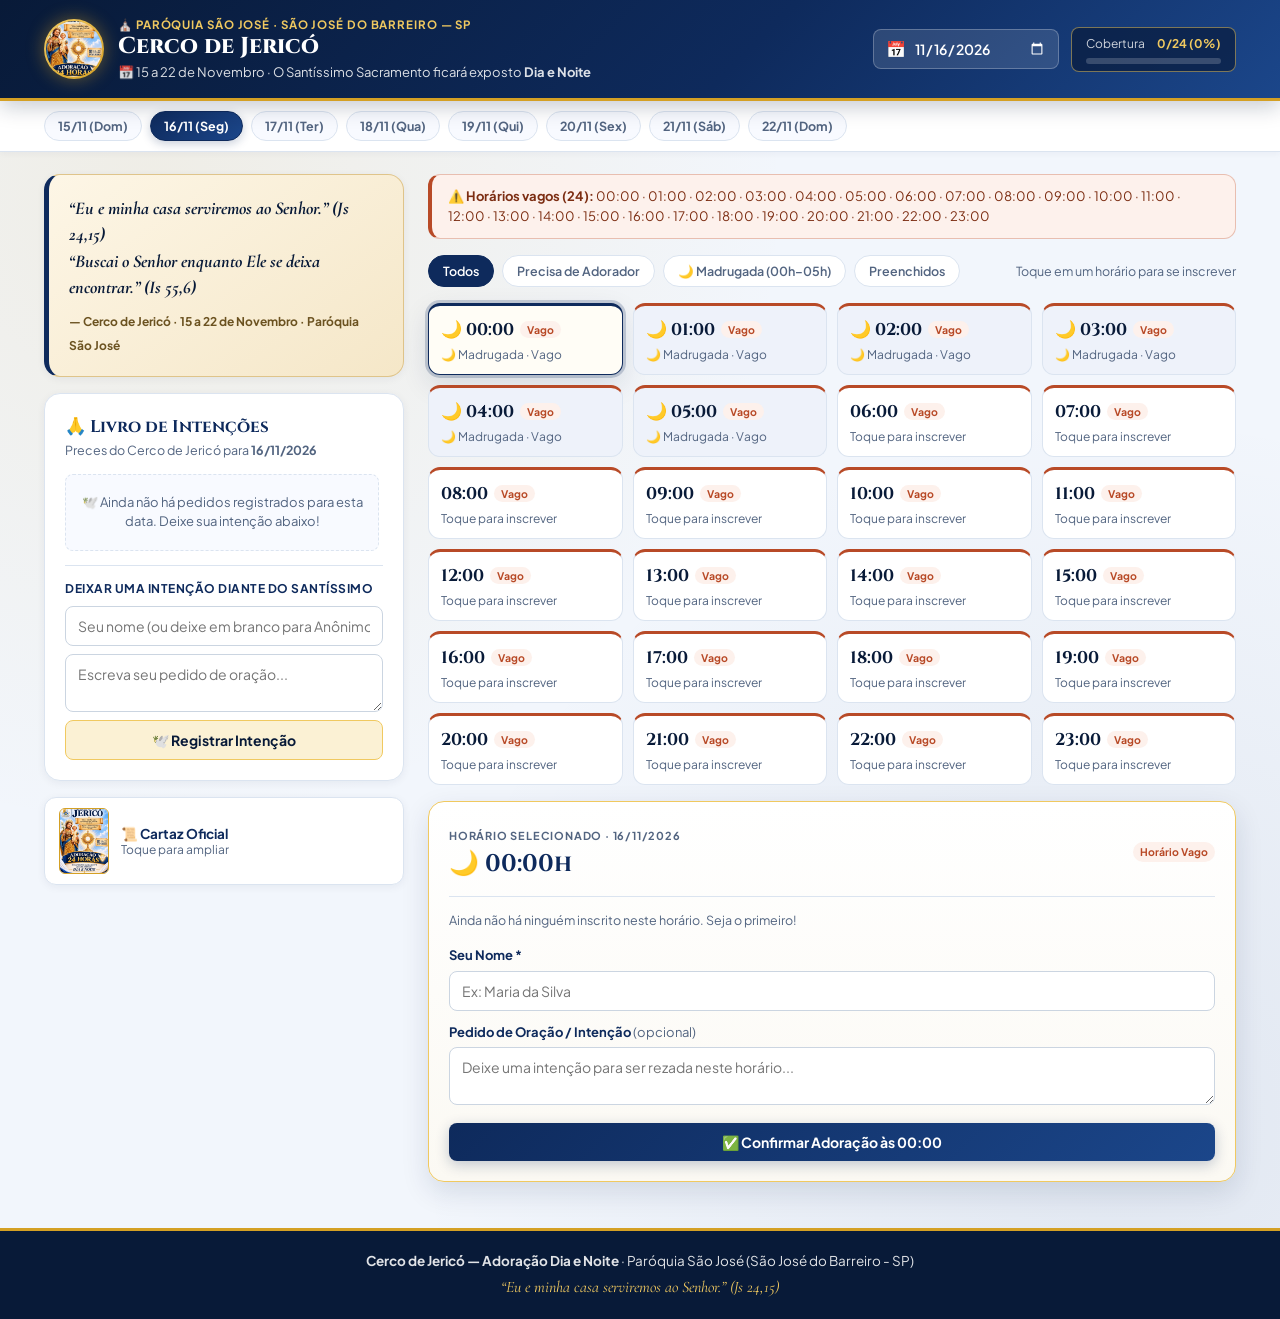
==== index.html @ 31829cb1 "Initial commit: Cerco de Jericó (Paróquia São José - SJB)" ====
<!DOCTYPE html>
<html lang="pt-BR">

<head>
  <meta charset="UTF-8">
  <meta name="viewport" content="width=device-width, initial-scale=1.0, maximum-scale=1.0, user-scalable=no">
  <title>Cerco de Jericó · Paróquia São José (São José do Barreiro)</title>
  <meta name="description"
    content="Cerco de Jericó — Adoração ao Santíssimo Sacramento (15 a 22 de Novembro) — Paróquia São José, São José do Barreiro - SP">
  <meta name="theme-color" content="#0b224a">
  <meta name="apple-mobile-web-app-capable" content="yes">
  <meta name="apple-mobile-web-app-status-bar-style" content="black-translucent">
  <meta name="apple-mobile-web-app-title" content="Cerco de Jericó SJB">
  <link rel="apple-touch-icon" href="assets/cerco-jerico-sjb.jpg">
  <link rel="preconnect" href="https://fonts.googleapis.com">
  <link rel="preconnect" href="https://fonts.gstatic.com" crossorigin>
  <link
    href="https://fonts.googleapis.com/css2?family=Cinzel:wght@500;600;700;800&family=Cormorant+Garamond:ital,wght@0,500;0,600;0,700;1,400;1,600&family=Plus+Jakarta+Sans:wght@400;500;600;700&display=swap"
    rel="stylesheet">
  <link rel="stylesheet" href="css/sjb.css">
  <link rel="icon" href="assets/custodia2.jpg" type="image/jpeg">
</head>

<body>

  <!-- Cerco de Jericó Top Bar -->
  <header class="sjb-topbar">
    <div class="sjb-topbar-inner">
      <div class="sjb-brand">
        <div class="sjb-avatar-wrap" id="openPosterBtn" title="Clique para ver o cartaz oficial">
          <img src="assets/cerco-jerico-sjb.jpg" alt="Cartaz Cerco de Jericó - Paróquia São José" class="sjb-avatar">
        </div>
        <div class="sjb-brand-text">
          <div class="sjb-eyebrow">⛪ Paróquia São José · São José do Barreiro — SP</div>
          <h1 class="sjb-title">Cerco de Jericó</h1>
          <p class="sjb-location">📅 15 a 22 de Novembro · O Santíssimo Sacramento ficará exposto <strong>Dia e Noite</strong></p>
        </div>
      </div>

      <div class="sjb-topbar-controls">
        <div id="adminHeaderBadge" style="display: none;" class="sjb-admin-pill">🔑 Modo Administrador</div>

        <div class="sjb-date-pill">
          <label for="adoracaoDate">📅</label>
          <input type="date" id="adoracaoDate" aria-label="Data da Adoração">
        </div>

        <div class="sjb-coverage-pill" title="Cobertura dos horários">
          <div class="sjb-coverage-top">
            <span class="sjb-coverage-label">Cobertura</span>
            <strong id="statsCount">0/24</strong>
          </div>
          <div class="sjb-progress-track">
            <div class="sjb-progress-fill" id="progressFill"></div>
          </div>
        </div>
      </div>
    </div>

    <!-- Admin Toolbar (visible only with ?admin=true) -->
    <div class="sjb-admin-bar" id="adminActionButtons" style="display: none;">
      <button id="shareWpBtn" class="sjb-btn sjb-btn-whatsapp">📱 Enviar Escala no WhatsApp</button>
      <button id="editQuoteBtn" class="sjb-btn sjb-btn-outline-light">✏️ Editar Frase</button>
      <button id="resetBtn" class="sjb-btn sjb-btn-danger-outline">🔄 Restaurar Horários</button>
    </div>
  </header>

  <!-- Quick 8-Day Selector (15 a 22 de Novembro) -->
  <section class="sjb-days-strip" aria-label="Dias do Cerco de Jericó">
    <div class="sjb-days-inner" id="cercoDaysBar">
      <!-- Populated via JS -->
    </div>
  </section>

  <!-- Mobile Tab Switcher -->
  <nav class="sjb-mobile-tabs" aria-label="Navegação">
    <button type="button" class="sjb-tab-btn active" data-tab="schedule">🕒 Horários</button>
    <button type="button" class="sjb-tab-btn" data-tab="intentions">🙏 Livro de Intenções <span class="sjb-tab-count" id="intentionsCountBadge">0</span></button>
  </nav>

  <!-- Main 2-Column Split Workspace -->
  <main class="sjb-workspace">

    <!-- LEFT COLUMN: Parchment Verses + Poster + Live Prayer Book -->
    <aside class="sjb-sidebar sjb-panel" id="panelIntentions">

      <!-- Parchment Verses Card -->
      <section class="sjb-card sjb-quote-card">
        <div class="sjb-scroll-verses">
          <p class="sjb-quote-text" id="quoteText">“Eu e minha casa serviremos ao Senhor.” (Js 24,15)<br>“Buscai o Senhor enquanto Ele se deixa encontrar.” (Is 55,6)</p>
          <span class="sjb-quote-author" id="quoteAuthor">— Cerco de Jericó · 15 a 22 de Novembro · Paróquia São José</span>
        </div>
      </section>

      <!-- Always-Visible Prayer Book / Intentions -->
      <section class="sjb-card sjb-prayer-book">
        <div class="sjb-card-header">
          <div>
            <h2>🙏 Livro de Intenções</h2>
            <p class="sjb-muted">Preces do Cerco de Jericó para <strong id="intentionsDateLabel">hoje</strong></p>
          </div>
        </div>

        <div id="intentionsList" class="sjb-intentions-list">
          <!-- Populated dynamically via JS -->
        </div>

        <form id="addGeneralIntentionForm" class="sjb-intention-form">
          <div class="sjb-form-title">Deixar uma intenção diante do Santíssimo</div>
          <input type="text" id="generalIntentionName" placeholder="Seu nome (ou deixe em branco para Anônimo)">
          <textarea id="generalIntentionText" rows="2" placeholder="Escreva seu pedido de oração..." required></textarea>
          <button type="submit" class="sjb-btn sjb-btn-secondary sjb-btn-block">🕊️ Registrar Intenção</button>
        </form>
      </section>

      <!-- Mini Poster Preview -->
      <button type="button" class="sjb-poster-card" id="posterPreviewBtn" title="Ampliar cartaz oficial">
        <img src="assets/cerco-jerico-sjb.jpg" alt="Cartaz Cerco de Jericó">
        <div class="sjb-poster-caption">
          <strong>📜 Cartaz Oficial</strong>
          <span>Toque para ampliar</span>
        </div>
      </button>

    </aside>

    <!-- RIGHT COLUMN: Visual 24h Slot Matrix + Inline Booking Drawer -->
    <section class="sjb-main sjb-panel active" id="panelSchedule">

      <!-- Alert Banner when hours are missing -->
      <div id="alertBanner" class="sjb-alert-banner" style="display: none;"></div>

      <!-- Filter Bar -->
      <div class="sjb-filter-bar">
        <div class="sjb-filter-group" role="tablist" aria-label="Filtrar horários">
          <button type="button" class="sjb-filter-pill active" data-filter="all">Todos</button>
          <button type="button" class="sjb-filter-pill" data-filter="empty">Precisa de Adorador</button>
          <button type="button" class="sjb-filter-pill" data-filter="dawn">🌙 Madrugada (00h–05h)</button>
          <button type="button" class="sjb-filter-pill" data-filter="filled">Preenchidos</button>
        </div>
        <span class="sjb-helper-hint">Toque em um horário para se inscrever</span>
      </div>

      <!-- Visual Grid of 24 Time Slots -->
      <div class="sjb-slot-grid" id="slotsList">
        <!-- Populated dynamically via JS -->
      </div>

      <!-- Inline Selected Slot Detail & Booking Panel -->
      <section class="sjb-card sjb-detail-drawer" id="slotDetailPanel">
        <div class="sjb-detail-empty" id="detailEmptyState">
          <span class="sjb-detail-icon">🕯️</span>
          <h3>Escolha um horário acima</h3>
          <p>Clique em qualquer horário da grade para ver quem já está adorando ou confirmar a sua hora diante do Santíssimo.</p>
        </div>

        <div class="sjb-detail-active" id="detailActiveState" style="display: none;">
          <div class="sjb-detail-header">
            <div>
              <span class="sjb-detail-eyebrow">Horário Selecionado · <span id="detailDateLabel"></span></span>
              <h3 class="sjb-detail-time" id="detailSlotTime">00:00</h3>
            </div>
            <span class="sjb-status-badge" id="detailSlotBadge">Vago</span>
          </div>

          <div class="sjb-detail-adorers" id="detailAdorersList">
            <!-- Populated dynamically -->
          </div>

          <!-- Success Notice -->
          <div id="bookingSuccessNotice" class="sjb-success-toast" style="display: none;">
            ✨ <strong>Inscrição confirmada!</strong> Deus abençoe sua hora de adoração no Cerco de Jericó.
          </div>

          <!-- Inline Booking Form -->
          <form id="bookingForm" class="sjb-booking-form">
            <div class="sjb-form-row">
              <div class="sjb-field">
                <label for="adorerName">Seu Nome *</label>
                <input type="text" id="adorerName" placeholder="Ex: Maria da Silva" required autocomplete="name">
              </div>
            </div>
            <div class="sjb-field">
              <label for="adorerIntention">Pedido de Oração / Intenção <span class="sjb-optional">(opcional)</span></label>
              <textarea id="adorerIntention" rows="2" placeholder="Deixe uma intenção para ser rezada neste horário..."></textarea>
            </div>
            <button type="submit" class="sjb-btn sjb-btn-primary sjb-btn-block" id="bookingSubmitBtn">
              ✅ Confirmar Adoração neste Horário
            </button>
          </form>
        </div>
      </section>

    </section>

  </main>

  <footer class="sjb-footer">
    <p><strong>Cerco de Jericó — Adoração Dia e Noite</strong> · Paróquia São José (São José do Barreiro - SP)</p>
    <p class="sjb-footer-sub">“Eu e minha casa serviremos ao Senhor.” (Js 24,15)</p>
  </footer>

  <!-- Poster Lightbox Modal -->
  <div class="modal-overlay" id="posterModal">
    <div class="modal-card modal-poster">
      <div class="modal-header">
        <h3>Cerco de Jericó — 15 a 22 de Novembro</h3>
        <button class="close-btn" id="closePosterModalBtn">&times;</button>
      </div>
      <div class="modal-body" style="padding: 12px; text-align: center; background: #0b224a;">
        <img src="assets/cerco-jerico-sjb.jpg" alt="Cartaz Cerco de Jericó" style="max-width: 100%; max-height: 75vh; border-radius: 8px;">
      </div>
    </div>
  </div>

  <!-- Modal Quote Edit Dialog (Admin Only) -->
  <div class="modal-overlay" id="quoteModal">
    <div class="modal-card">
      <div class="modal-header">
        <h3>Editar Frase de Oração</h3>
        <button class="close-btn" id="closeQuoteModalBtn">&times;</button>
      </div>
      <form id="quoteForm">
        <div class="modal-body">
          <div class="form-group">
            <label for="editQuoteText">Frase de Inspiração *</label>
            <textarea id="editQuoteText" rows="3" required placeholder="Digite a frase inspiradora..."></textarea>
          </div>
          <div class="form-group">
            <label for="editQuoteAuthor">Autor / Referência *</label>
            <input type="text" id="editQuoteAuthor" required placeholder="Ex: Js 24,15">
          </div>
        </div>
        <div class="modal-footer">
          <button type="button" class="sjb-btn sjb-btn-outline" id="cancelQuoteModalBtn">Cancelar</button>
          <button type="submit" class="sjb-btn sjb-btn-primary">Salvar Frase</button>
        </div>
      </form>
    </div>
  </div>

  <!-- Printable Sheet View -->
  <div class="printable-sheet" id="printableSheet">
    <div style="text-align: center; border-bottom: 2px solid #0b224a; padding-bottom: 12px; margin-bottom: 15px;">
      <img src="assets/custodia.jpg" alt="Logo" class="sheet-header-img">
      <h2 style="font-family: 'Cinzel', serif; font-size: 22px; color: #0b224a; margin-top: 6px; text-transform: uppercase;">
        Cerco de Jericó — Adoração ao Santíssimo</h2>
      <p style="font-family: 'Cormorant Garamond', serif; font-style: italic; font-size: 16px; color: #13356e;">
        Paróquia São José — São José do Barreiro (SP) · 15 a 22 de Novembro</p>
      <p style="font-weight: bold; margin-top: 6px; font-size: 14px;">Data: <span id="printDateLabel"></span></p>
    </div>

    <table class="sheet-table">
      <thead>
        <tr>
          <th style="width: 25%;">Horário</th>
          <th style="width: 75%;">Adoradores Inscritos</th>
        </tr>
      </thead>
      <tbody id="printTableBody"></tbody>
    </table>
  </div>

  <script src="js/sjb.js"></script>
</body>

</html>
---- css/sjb.css ----
/* ==========================================================================
   Cerco de Jericó — Adoração 24 Horas (Paróquia São José · SJB)
   Paleta inspirada no cartaz oficial: Azul-Marinho Real, Dourado Radiante
   e Pergaminho (15 a 22 de Novembro · Dia e Noite)
   ========================================================================== */

:root {
  --bocaina-deep: #081a38;
  --bocaina-forest: #0e2a5c;
  --bocaina-moss: #1b468a;
  --gold-aged: #d4a024;
  --gold-soft: #f0c960;
  --gold-pale: #fbf1d4;
  --terracotta: #b84a27;
  --terracotta-bg: #fdf1ec;
  --parchment: #f2f6fc;
  --surface: #ffffff;
  --surface-alt: #f8faff;
  --border-subtle: #dbe4f0;
  --text-dark: #10203a;
  --text-muted: #526480;
  --success: #0d7a52;
  --success-bg: #eaf7f1;
  --dawn-bg: #eef2fa;
  --radius-lg: 16px;
  --radius-md: 12px;
  --radius-sm: 8px;
  --shadow-sm: 0 2px 8px rgba(11, 34, 74, 0.06);
  --shadow-md: 0 10px 28px rgba(11, 34, 74, 0.12);
}

*, *::before, *::after {
  box-sizing: border-box;
  margin: 0;
  padding: 0;
}

body {
  font-family: 'Plus Jakarta Sans', -apple-system, BlinkMacSystemFont, sans-serif;
  background-color: var(--parchment);
  background-image:
    radial-gradient(circle at 12% 15%, rgba(212, 160, 36, 0.1) 0%, transparent 40%),
    radial-gradient(circle at 88% 85%, rgba(19, 53, 110, 0.08) 0%, transparent 45%);
  color: var(--text-dark);
  min-height: 100vh;
  display: flex;
  flex-direction: column;
  line-height: 1.5;
}

/* ==========================================================================
   Cerco de Jericó Top Bar
   ========================================================================== */

.sjb-topbar {
  background: linear-gradient(135deg, var(--bocaina-deep) 0%, var(--bocaina-forest) 58%, var(--bocaina-moss) 100%);
  color: #fff;
  border-bottom: 3px solid var(--gold-aged);
  box-shadow: 0 6px 20px rgba(8, 26, 56, 0.22);
  position: relative;
}

.sjb-topbar-inner {
  max-width: 1240px;
  margin: 0 auto;
  padding: 16px 24px;
  display: flex;
  align-items: center;
  justify-content: space-between;
  gap: 20px;
  flex-wrap: wrap;
}

.sjb-brand {
  display: flex;
  align-items: center;
  gap: 14px;
}

.sjb-avatar-wrap {
  width: 60px;
  height: 60px;
  border-radius: 50%;
  padding: 2px;
  background: linear-gradient(135deg, var(--gold-soft), var(--gold-aged));
  flex-shrink: 0;
  box-shadow: 0 0 18px rgba(212, 160, 36, 0.45);
  cursor: pointer;
}

.sjb-avatar {
  width: 100%;
  height: 100%;
  border-radius: 50%;
  object-fit: cover;
  object-position: center 45%;
  display: block;
}

.sjb-eyebrow {
  font-size: 11.5px;
  text-transform: uppercase;
  letter-spacing: 0.9px;
  color: var(--gold-soft);
  font-weight: 700;
}

.sjb-title {
  font-family: 'Cinzel', serif;
  font-size: 23px;
  font-weight: 800;
  color: #ffffff;
  line-height: 1.2;
  display: flex;
  align-items: center;
  gap: 10px;
  flex-wrap: wrap;
}

.sjb-title-badge {
  font-family: 'Plus Jakarta Sans', sans-serif;
  font-size: 11px;
  font-weight: 800;
  letter-spacing: 0.8px;
  background: linear-gradient(135deg, var(--gold-soft), var(--gold-aged));
  color: var(--bocaina-deep);
  padding: 3px 10px;
  border-radius: 999px;
}

.sjb-location {
  font-size: 13px;
  color: rgba(255, 255, 255, 0.86);
  margin-top: 2px;
}

.sjb-topbar-controls {
  display: flex;
  align-items: center;
  gap: 12px;
  flex-wrap: wrap;
}

.sjb-admin-pill {
  background: rgba(212, 160, 36, 0.22);
  border: 1px solid var(--gold-soft);
  color: var(--gold-pale);
  font-size: 12px;
  font-weight: 700;
  padding: 6px 12px;
  border-radius: 999px;
}

.sjb-date-pill {
  display: flex;
  align-items: center;
  gap: 8px;
  background: rgba(255, 255, 255, 0.12);
  border: 1px solid rgba(255, 255, 255, 0.25);
  padding: 7px 12px;
  border-radius: var(--radius-sm);
}

.sjb-date-pill input[type="date"] {
  background: transparent;
  border: none;
  color: #fff;
  font-family: inherit;
  font-size: 14px;
  font-weight: 600;
  outline: none;
  cursor: pointer;
}

.sjb-date-pill input[type="date"]::-webkit-calendar-picker-indicator {
  filter: invert(1);
  cursor: pointer;
}

.sjb-coverage-pill {
  background: rgba(8, 26, 56, 0.65);
  border: 1px solid rgba(240, 201, 96, 0.5);
  padding: 7px 14px;
  border-radius: var(--radius-sm);
  min-width: 165px;
}

.sjb-coverage-top {
  display: flex;
  justify-content: space-between;
  align-items: center;
  font-size: 12px;
  margin-bottom: 5px;
  gap: 10px;
}

.sjb-coverage-label {
  color: rgba(255, 255, 255, 0.8);
}

.sjb-coverage-top strong {
  color: var(--gold-soft);
}

.sjb-progress-track {
  width: 100%;
  height: 6px;
  background: rgba(255, 255, 255, 0.18);
  border-radius: 999px;
  overflow: hidden;
}

.sjb-progress-fill {
  height: 100%;
  width: 0%;
  background: linear-gradient(90deg, var(--gold-aged), var(--gold-soft));
  border-radius: 999px;
  transition: width 0.35s ease;
}

.sjb-admin-bar {
  max-width: 1240px;
  margin: 0 auto;
  padding: 10px 24px 14px;
  display: flex;
  gap: 10px;
  flex-wrap: wrap;
  border-top: 1px solid rgba(255, 255, 255, 0.12);
}

/* ==========================================================================
   Quick 8-Day Selector Strip (15 a 22 de Novembro)
   ========================================================================== */

.sjb-days-strip {
  background: var(--surface);
  border-bottom: 1px solid var(--border-subtle);
  box-shadow: 0 2px 6px rgba(11, 34, 74, 0.04);
}

.sjb-days-inner {
  max-width: 1240px;
  margin: 0 auto;
  padding: 10px 24px;
  display: flex;
  gap: 8px;
  overflow-x: auto;
  scrollbar-width: thin;
}

.sjb-day-chip {
  padding: 6px 13px;
  border-radius: 999px;
  border: 1px solid var(--border-subtle);
  background: var(--surface-alt);
  color: var(--text-muted);
  font-family: inherit;
  font-size: 12.5px;
  font-weight: 700;
  white-space: nowrap;
  cursor: pointer;
  transition: all 0.2s ease;
}

.sjb-day-chip:hover {
  border-color: var(--bocaina-moss);
  color: var(--bocaina-forest);
}

.sjb-day-chip.active {
  background: linear-gradient(135deg, var(--bocaina-forest), var(--bocaina-moss));
  border-color: var(--bocaina-forest);
  color: #fff;
  box-shadow: 0 3px 10px rgba(14, 42, 92, 0.22);
}

/* ==========================================================================
   Mobile Tabs (Hidden on Desktop)
   ========================================================================== */

.sjb-mobile-tabs {
  display: none;
  background: var(--surface);
  border-bottom: 1px solid var(--border-subtle);
  padding: 8px 16px;
  gap: 8px;
  position: sticky;
  top: 0;
  z-index: 30;
}

.sjb-tab-btn {
  flex: 1;
  padding: 10px 12px;
  border: 1px solid var(--border-subtle);
  background: var(--surface-alt);
  color: var(--text-muted);
  border-radius: var(--radius-sm);
  font-family: inherit;
  font-size: 14px;
  font-weight: 600;
  cursor: pointer;
  display: flex;
  align-items: center;
  justify-content: center;
  gap: 6px;
}

.sjb-tab-btn.active {
  background: var(--bocaina-forest);
  color: #fff;
  border-color: var(--bocaina-forest);
}

.sjb-tab-count {
  background: var(--gold-soft);
  color: var(--bocaina-deep);
  font-size: 11px;
  font-weight: 800;
  padding: 1px 7px;
  border-radius: 999px;
}

/* ==========================================================================
   Main Split Workspace (2 Columns)
   ========================================================================== */

.sjb-workspace {
  max-width: 1240px;
  width: 100%;
  margin: 22px auto;
  padding: 0 24px;
  display: grid;
  grid-template-columns: 360px 1fr;
  gap: 24px;
  align-items: start;
  flex: 1;
}

.sjb-sidebar {
  display: flex;
  flex-direction: column;
  gap: 16px;
  position: sticky;
  top: 18px;
}

.sjb-main {
  display: flex;
  flex-direction: column;
  gap: 16px;
  min-width: 0;
}

.sjb-card {
  background: var(--surface);
  border: 1px solid var(--border-subtle);
  border-radius: var(--radius-lg);
  padding: 20px;
  box-shadow: var(--shadow-sm);
}

/* Parchment Verses Card */
.sjb-quote-card {
  background: linear-gradient(145deg, #fdf6e6 0%, #f5e7c8 100%);
  border: 1px solid #dfc48a;
  border-left: 5px solid var(--bocaina-forest);
  position: relative;
}

.sjb-quote-text {
  font-family: 'Cormorant Garamond', serif;
  font-size: 18px;
  font-style: italic;
  font-weight: 700;
  color: var(--bocaina-deep);
  margin-bottom: 8px;
  line-height: 1.45;
}

.sjb-quote-author {
  font-size: 12px;
  font-weight: 700;
  color: #6b5220;
}

/* Mini Poster Preview Card */
.sjb-poster-card {
  display: flex;
  align-items: center;
  gap: 12px;
  background: var(--surface);
  border: 1px solid var(--border-subtle);
  border-radius: var(--radius-md);
  padding: 10px 14px;
  cursor: pointer;
  text-align: left;
  font-family: inherit;
  transition: all 0.2s ease;
  box-shadow: var(--shadow-sm);
}

.sjb-poster-card:hover {
  border-color: var(--gold-aged);
  transform: translateY(-1px);
  box-shadow: var(--shadow-md);
}

.sjb-poster-card img {
  width: 50px;
  height: 66px;
  object-fit: cover;
  border-radius: 6px;
  border: 1px solid var(--gold-aged);
}

.sjb-poster-caption {
  display: flex;
  flex-direction: column;
}

.sjb-poster-caption strong {
  font-size: 13.5px;
  color: var(--bocaina-forest);
}

.sjb-poster-caption span {
  font-size: 12px;
  color: var(--text-muted);
}

/* Prayer Book / Intentions Sidebar */
.sjb-card-header h2 {
  font-family: 'Cinzel', serif;
  font-size: 17px;
  color: var(--bocaina-forest);
  margin-bottom: 2px;
}

.sjb-muted {
  font-size: 12.5px;
  color: var(--text-muted);
}

.sjb-intentions-list {
  margin: 14px 0;
  max-height: 260px;
  overflow-y: auto;
  display: flex;
  flex-direction: column;
  gap: 10px;
  padding-right: 4px;
}

.sjb-intention-item {
  background: var(--surface-alt);
  border: 1px solid var(--border-subtle);
  border-radius: var(--radius-sm);
  padding: 10px 12px;
}

.sjb-intention-meta {
  display: flex;
  justify-content: space-between;
  align-items: center;
  font-size: 12px;
  font-weight: 700;
  color: var(--bocaina-forest);
  margin-bottom: 4px;
}

.sjb-intention-time {
  background: var(--gold-pale);
  color: var(--bocaina-deep);
  padding: 1px 7px;
  border-radius: 999px;
  font-size: 11px;
}

.sjb-intention-body {
  font-size: 13px;
  color: var(--text-dark);
  font-style: italic;
}

.sjb-intentions-empty {
  text-align: center;
  padding: 18px 10px;
  font-size: 13px;
  color: var(--text-muted);
  background: var(--surface-alt);
  border-radius: var(--radius-sm);
  border: 1px dashed var(--border-subtle);
}

.sjb-intention-form {
  display: flex;
  flex-direction: column;
  gap: 8px;
  border-top: 1px solid var(--border-subtle);
  padding-top: 14px;
}

.sjb-form-title {
  font-size: 12px;
  font-weight: 700;
  color: var(--bocaina-forest);
  text-transform: uppercase;
  letter-spacing: 0.5px;
}

.sjb-intention-form input,
.sjb-intention-form textarea,
.sjb-booking-form input,
.sjb-booking-form textarea,
.modal-body input,
.modal-body textarea {
  width: 100%;
  padding: 10px 12px;
  border: 1px solid #cbd5e1;
  border-radius: var(--radius-sm);
  font-family: inherit;
  font-size: 14px;
  background: #fff;
  color: var(--text-dark);
  transition: border-color 0.2s, box-shadow 0.2s;
}

.sjb-intention-form input:focus,
.sjb-intention-form textarea:focus,
.sjb-booking-form input:focus,
.sjb-booking-form textarea:focus {
  outline: none;
  border-color: var(--bocaina-moss);
  box-shadow: 0 0 0 3px rgba(27, 70, 138, 0.14);
}

/* ==========================================================================
   Right Column: Alert, Filters, Interactive 24h Slot Grid
   ========================================================================== */

.sjb-alert-banner {
  background: var(--terracotta-bg);
  border: 1px solid rgba(184, 74, 39, 0.3);
  border-left: 4px solid var(--terracotta);
  color: #7c2d12;
  padding: 12px 16px;
  border-radius: var(--radius-md);
  font-size: 13px;
}

.sjb-filter-bar {
  display: flex;
  align-items: center;
  justify-content: space-between;
  gap: 12px;
  flex-wrap: wrap;
}

.sjb-filter-group {
  display: flex;
  gap: 8px;
  flex-wrap: wrap;
}

.sjb-filter-pill {
  padding: 7px 14px;
  border-radius: 999px;
  border: 1px solid var(--border-subtle);
  background: var(--surface);
  color: var(--text-muted);
  font-family: inherit;
  font-size: 12.5px;
  font-weight: 600;
  cursor: pointer;
  transition: all 0.2s ease;
}

.sjb-filter-pill:hover {
  border-color: var(--bocaina-moss);
  color: var(--bocaina-forest);
}

.sjb-filter-pill.active {
  background: var(--bocaina-forest);
  border-color: var(--bocaina-forest);
  color: #fff;
}

.sjb-helper-hint {
  font-size: 12.5px;
  color: var(--text-muted);
}

/* Visual 24h Slot Grid */
.sjb-slot-grid {
  display: grid;
  grid-template-columns: repeat(4, minmax(0, 1fr));
  gap: 10px;
}

.sjb-slot-tile {
  background: var(--surface);
  border: 1.5px solid var(--border-subtle);
  border-radius: var(--radius-md);
  padding: 12px;
  text-align: left;
  cursor: pointer;
  display: flex;
  flex-direction: column;
  justify-content: space-between;
  gap: 6px;
  transition: all 0.2s ease;
  font-family: inherit;
  position: relative;
}

.sjb-slot-tile.is-dawn {
  background: var(--dawn-bg);
}

.sjb-slot-tile:hover {
  transform: translateY(-2px);
  box-shadow: var(--shadow-md);
  border-color: var(--gold-aged);
}

.sjb-slot-tile.is-empty {
  border-top: 3px solid var(--terracotta);
}

.sjb-slot-tile.is-filled {
  border-top: 3px solid var(--success);
}

.sjb-slot-tile.is-selected {
  border-color: var(--bocaina-forest);
  box-shadow: 0 0 0 3px rgba(14, 42, 92, 0.2), var(--shadow-md);
  background: #fffdf6;
}

.sjb-tile-top {
  display: flex;
  justify-content: space-between;
  align-items: center;
  gap: 6px;
}

.sjb-tile-time {
  font-family: 'Cinzel', serif;
  font-size: 17px;
  font-weight: 700;
  color: var(--bocaina-deep);
}

.sjb-status-badge {
  font-size: 10.5px;
  font-weight: 700;
  padding: 2px 7px;
  border-radius: 999px;
  white-space: nowrap;
}

.badge-empty {
  background: var(--terracotta-bg);
  color: var(--terracotta);
}

.badge-filled {
  background: var(--success-bg);
  color: var(--success);
}

.sjb-tile-preview {
  font-size: 12px;
  color: var(--text-muted);
  white-space: nowrap;
  overflow: hidden;
  text-overflow: ellipsis;
}

.sjb-tile-preview.has-names {
  color: var(--text-dark);
  font-weight: 600;
}

/* ==========================================================================
   Inline Detail & Booking Drawer
   ========================================================================== */

.sjb-detail-drawer {
  border: 1.5px solid var(--gold-soft);
  background: linear-gradient(180deg, #ffffff 0%, #fbf9f3 100%);
  box-shadow: var(--shadow-md);
}

.sjb-detail-empty {
  text-align: center;
  padding: 18px 12px;
  color: var(--text-muted);
}

.sjb-detail-icon {
  font-size: 28px;
  display: block;
  margin-bottom: 6px;
}

.sjb-detail-empty h3 {
  font-family: 'Cinzel', serif;
  font-size: 17px;
  color: var(--bocaina-forest);
  margin-bottom: 4px;
}

.sjb-detail-empty p {
  font-size: 13.5px;
  max-width: 460px;
  margin: 0 auto;
}

.sjb-detail-header {
  display: flex;
  justify-content: space-between;
  align-items: center;
  padding-bottom: 14px;
  border-bottom: 1px solid var(--border-subtle);
  margin-bottom: 14px;
}

.sjb-detail-eyebrow {
  font-size: 11px;
  text-transform: uppercase;
  letter-spacing: 0.8px;
  color: var(--text-muted);
  font-weight: 700;
}

.sjb-detail-time {
  font-family: 'Cinzel', serif;
  font-size: 24px;
  color: var(--bocaina-forest);
}

.sjb-detail-adorers {
  display: flex;
  flex-wrap: wrap;
  gap: 8px;
  margin-bottom: 16px;
}

.sjb-adorer-chip {
  display: inline-flex;
  align-items: center;
  gap: 6px;
  background: var(--surface-alt);
  border: 1px solid var(--border-subtle);
  padding: 6px 12px;
  border-radius: 999px;
  font-size: 13.5px;
  font-weight: 600;
  color: var(--bocaina-deep);
}

.sjb-remove-btn {
  background: #fee2e2;
  color: #b91c1c;
  border: none;
  width: 20px;
  height: 20px;
  border-radius: 50%;
  font-size: 14px;
  line-height: 1;
  cursor: pointer;
  display: inline-flex;
  align-items: center;
  justify-content: center;
}

.sjb-success-toast {
  background: var(--success-bg);
  border: 1px solid rgba(13, 122, 82, 0.3);
  color: var(--success);
  padding: 10px 14px;
  border-radius: var(--radius-sm);
  font-size: 13.5px;
  margin-bottom: 14px;
}

.sjb-booking-form {
  display: flex;
  flex-direction: column;
  gap: 12px;
}

.sjb-field label {
  display: block;
  font-size: 13px;
  font-weight: 700;
  color: var(--bocaina-forest);
  margin-bottom: 5px;
}

.sjb-optional {
  font-weight: 400;
  color: var(--text-muted);
}

/* ==========================================================================
   Buttons
   ========================================================================== */

.sjb-btn {
  display: inline-flex;
  align-items: center;
  justify-content: center;
  gap: 8px;
  padding: 10px 16px;
  border-radius: var(--radius-sm);
  font-family: inherit;
  font-size: 14px;
  font-weight: 700;
  cursor: pointer;
  border: none;
  transition: all 0.2s ease;
}

.sjb-btn-block {
  width: 100%;
}

.sjb-btn-primary {
  background: linear-gradient(135deg, var(--bocaina-forest) 0%, var(--bocaina-moss) 100%);
  color: #fff;
  box-shadow: 0 4px 14px rgba(14, 42, 92, 0.24);
}

.sjb-btn-primary:hover {
  background: linear-gradient(135deg, var(--bocaina-deep) 0%, var(--bocaina-forest) 100%);
}

.sjb-btn-secondary {
  background: var(--gold-pale);
  color: var(--bocaina-deep);
  border: 1px solid var(--gold-soft);
}

.sjb-btn-secondary:hover {
  background: #f5e5ba;
}

.sjb-btn-whatsapp {
  background: #16a34a;
  color: #fff;
}

.sjb-btn-outline-light {
  background: transparent;
  border: 1px solid rgba(255, 255, 255, 0.35);
  color: #fff;
}

.sjb-btn-danger-outline {
  background: transparent;
  border: 1px solid rgba(248, 113, 113, 0.55);
  color: #fecaca;
}

.sjb-btn-outline {
  background: transparent;
  border: 1px solid var(--border-subtle);
  color: var(--text-dark);
}

/* ==========================================================================
   Footer & Modals & Printable
   ========================================================================== */

.sjb-footer {
  text-align: center;
  padding: 20px 24px;
  background: var(--bocaina-deep);
  color: rgba(255, 255, 255, 0.88);
  border-top: 3px solid var(--gold-aged);
  font-size: 13.5px;
  margin-top: 24px;
}

.sjb-footer-sub {
  font-family: 'Cormorant Garamond', serif;
  font-style: italic;
  font-size: 16px;
  color: var(--gold-soft);
  margin-top: 4px;
}

.modal-overlay {
  display: none;
  position: fixed;
  inset: 0;
  background: rgba(8, 26, 56, 0.72);
  z-index: 100;
  align-items: center;
  justify-content: center;
  padding: 16px;
}

.modal-overlay.active {
  display: flex;
}

.modal-card {
  background: #fff;
  border-radius: var(--radius-lg);
  width: 100%;
  max-width: 480px;
  overflow: hidden;
  box-shadow: 0 20px 50px rgba(0, 0, 0, 0.28);
}

.modal-poster {
  max-width: 520px;
}

.modal-header {
  background: var(--bocaina-forest);
  color: #fff;
  padding: 16px 20px;
  display: flex;
  justify-content: space-between;
  align-items: center;
}

.modal-header h3 {
  font-family: 'Cinzel', serif;
  font-size: 16px;
}

.close-btn {
  background: none;
  border: none;
  color: #fff;
  font-size: 24px;
  cursor: pointer;
}

.modal-body {
  padding: 20px;
  display: flex;
  flex-direction: column;
  gap: 14px;
}

.modal-body label {
  display: block;
  font-size: 13px;
  font-weight: 700;
  margin-bottom: 5px;
}

.modal-footer {
  padding: 14px 20px;
  background: var(--surface-alt);
  display: flex;
  justify-content: flex-end;
  gap: 10px;
  border-top: 1px solid var(--border-subtle);
}

.printable-sheet {
  display: none;
}

@media print {
  .sjb-topbar, .sjb-days-strip, .sjb-mobile-tabs, .sjb-workspace, .sjb-footer, .modal-overlay {
    display: none !important;
  }
  .printable-sheet {
    display: block !important;
    padding: 20px;
  }
  .sheet-header-img {
    width: 60px;
    height: 60px;
    border-radius: 50%;
    object-fit: cover;
  }
  .sheet-table {
    width: 100%;
    border-collapse: collapse;
  }
  .sheet-table th, .sheet-table td {
    border: 1px solid #cbd5e1;
    padding: 8px 10px;
    text-align: left;
  }
}

/* ==========================================================================
   Responsive (Tablet & Mobile)
   ========================================================================== */

@media (max-width: 960px) {
  .sjb-workspace {
    grid-template-columns: 1fr;
    padding: 0 16px;
    margin: 16px auto;
  }

  .sjb-days-inner {
    padding: 10px 16px;
  }

  .sjb-mobile-tabs {
    display: flex;
  }

  .sjb-sidebar {
    position: static;
  }

  .sjb-panel {
    display: none;
  }

  .sjb-panel.active {
    display: flex;
  }

  .sjb-slot-grid {
    grid-template-columns: repeat(3, minmax(0, 1fr));
  }
}

@media (max-width: 560px) {
  .sjb-topbar-inner {
    padding: 14px 16px;
  }

  .sjb-title {
    font-size: 19px;
  }

  .sjb-topbar-controls {
    width: 100%;
    justify-content: space-between;
  }

  .sjb-slot-grid {
    grid-template-columns: repeat(2, minmax(0, 1fr));
  }

  .sjb-helper-hint {
    display: none;
  }
}
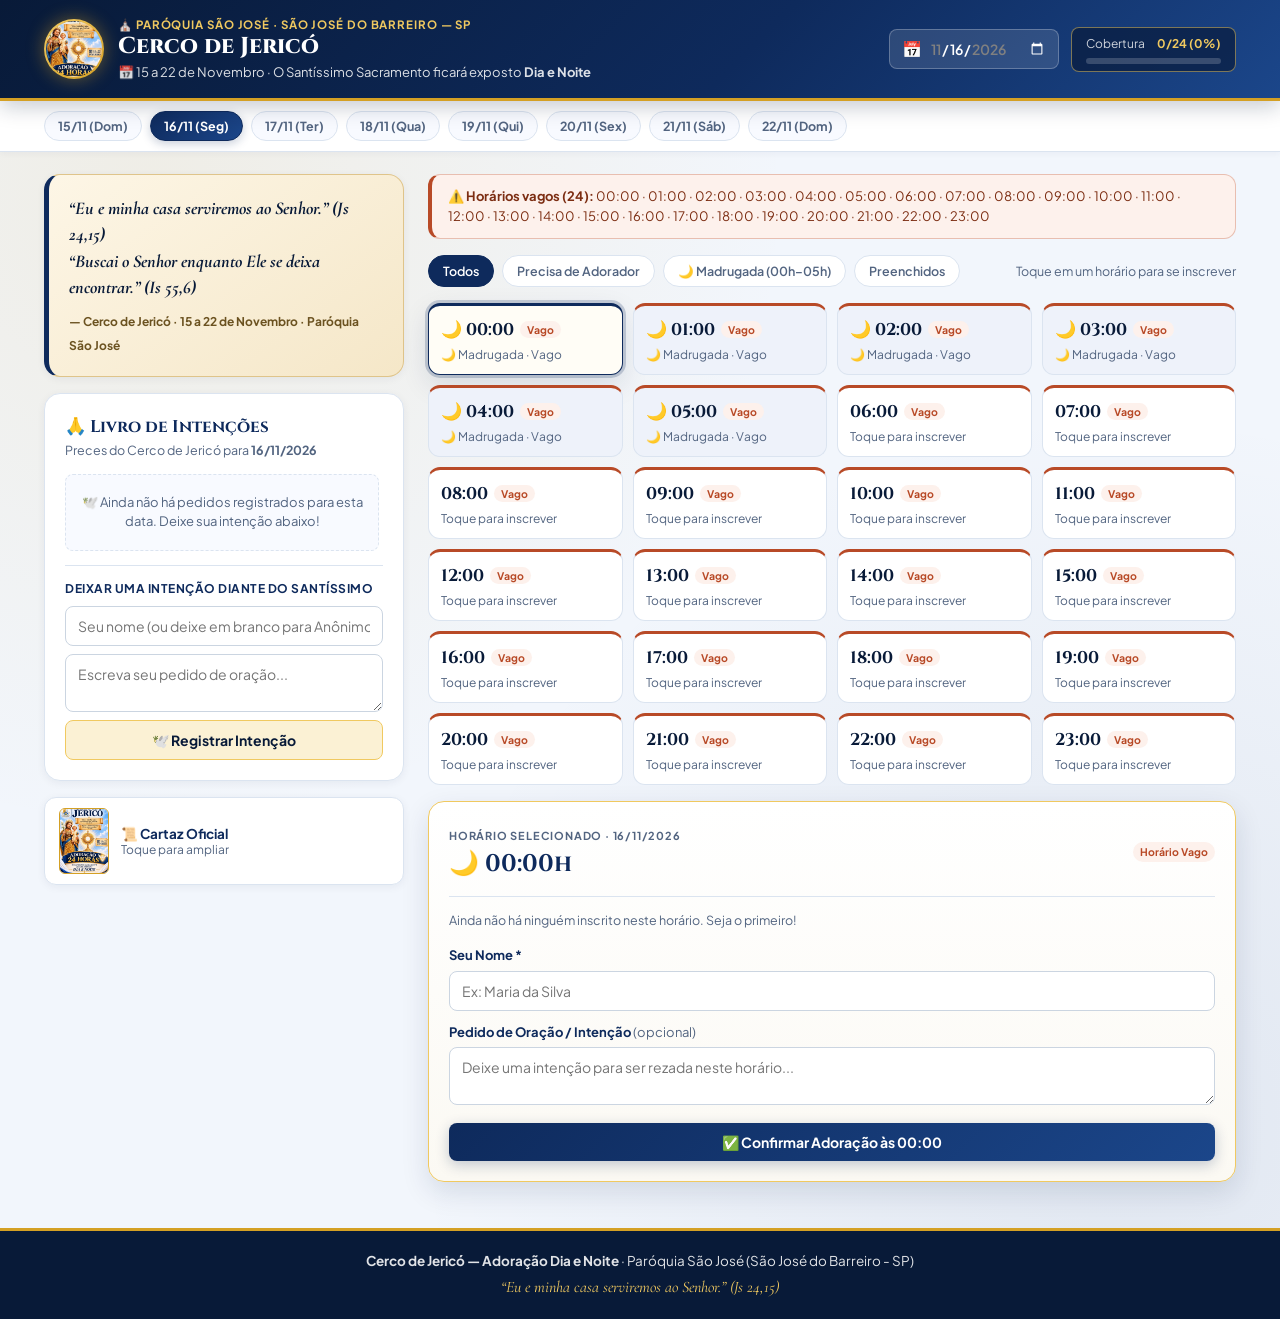
==== commit 3539c3d8: "Limitar seletor de datas ao período do Cerco (15 a 22/11) e ocultar horários fora do período" ====
--- a/index.html
+++ b/index.html
@@ -42,7 +42,7 @@
 
         <div class="sjb-date-pill">
           <label for="adoracaoDate">📅</label>
-          <input type="date" id="adoracaoDate" aria-label="Data da Adoração">
+          <input type="date" id="adoracaoDate" min="2026-11-15" max="2026-11-22" aria-label="Data da Adoração">
         </div>
 
         <div class="sjb-coverage-pill" title="Cobertura dos horários">
@@ -130,8 +130,16 @@
       <!-- Alert Banner when hours are missing -->
       <div id="alertBanner" class="sjb-alert-banner" style="display: none;"></div>
 
+      <!-- Out of Cerco Period Notice -->
+      <section id="outOfPeriodNotice" class="sjb-card sjb-out-of-period" style="display: none;">
+        <span class="sjb-detail-icon">📅</span>
+        <h3>Fora do período do Cerco de Jericó</h3>
+        <p>A adoração do Cerco de Jericó acontece somente entre os dias <strong>15/11/2026 e 22/11/2026</strong>. A data selecionada (<strong id="outOfPeriodDateLabel"></strong>) está fora desse período.</p>
+        <button type="button" class="sjb-btn sjb-btn-primary" id="returnToCercoBtn">🕊️ Voltar para o Cerco de Jericó</button>
+      </section>
+
       <!-- Filter Bar -->
-      <div class="sjb-filter-bar">
+      <div class="sjb-filter-bar" id="filterBar">
         <div class="sjb-filter-group" role="tablist" aria-label="Filtrar horários">
           <button type="button" class="sjb-filter-pill active" data-filter="all">Todos</button>
           <button type="button" class="sjb-filter-pill" data-filter="empty">Precisa de Adorador</button>
--- a/css/sjb.css
+++ b/css/sjb.css
@@ -872,6 +872,30 @@
   color: var(--text-dark);
 }
 
+.sjb-out-of-period {
+  text-align: center;
+  padding: 40px 24px;
+  display: flex;
+  flex-direction: column;
+  align-items: center;
+  gap: 12px;
+}
+
+.sjb-out-of-period h3 {
+  font-family: 'Cinzel', serif;
+  font-size: 20px;
+  color: var(--bocaina-deep);
+  margin: 0;
+}
+
+.sjb-out-of-period p {
+  max-width: 460px;
+  color: var(--text-muted);
+  font-size: 14.5px;
+  line-height: 1.55;
+  margin: 0 0 6px;
+}
+
 /* ==========================================================================
    Footer & Modals & Printable
    ========================================================================== */
